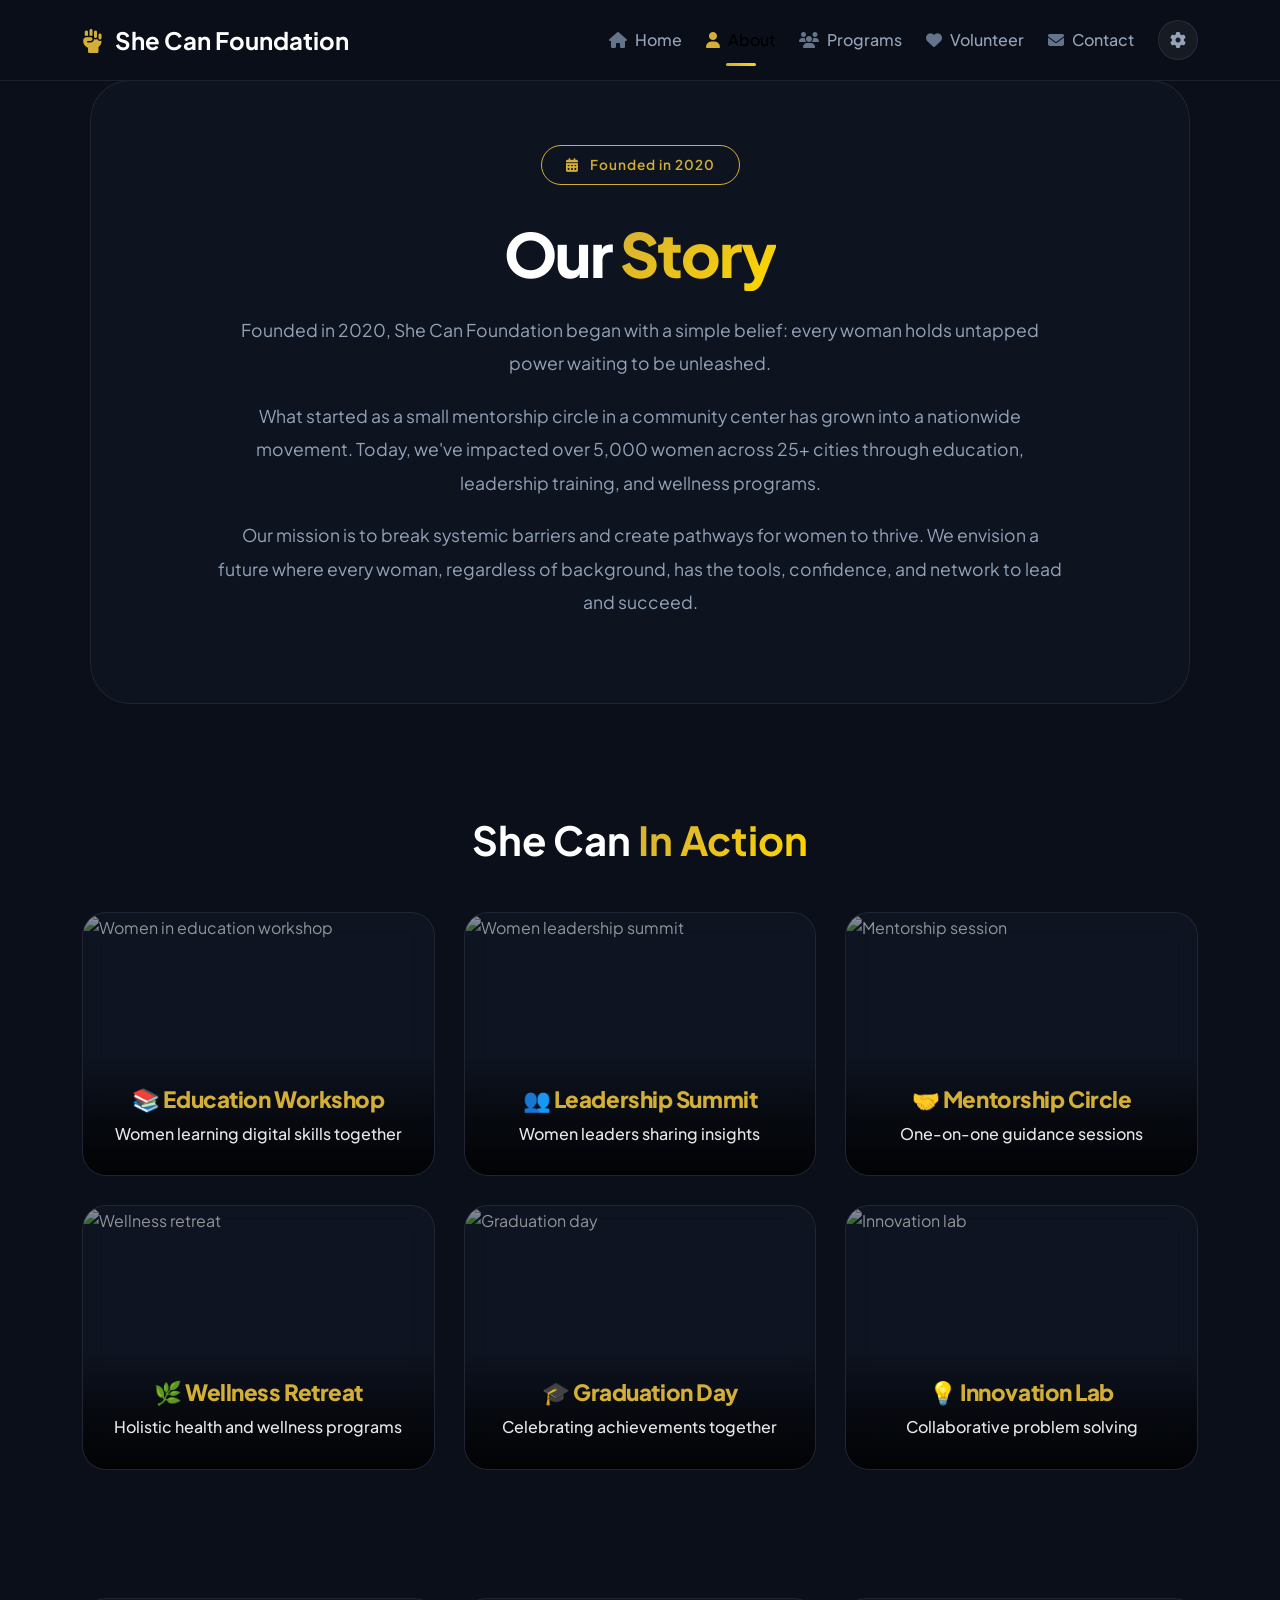
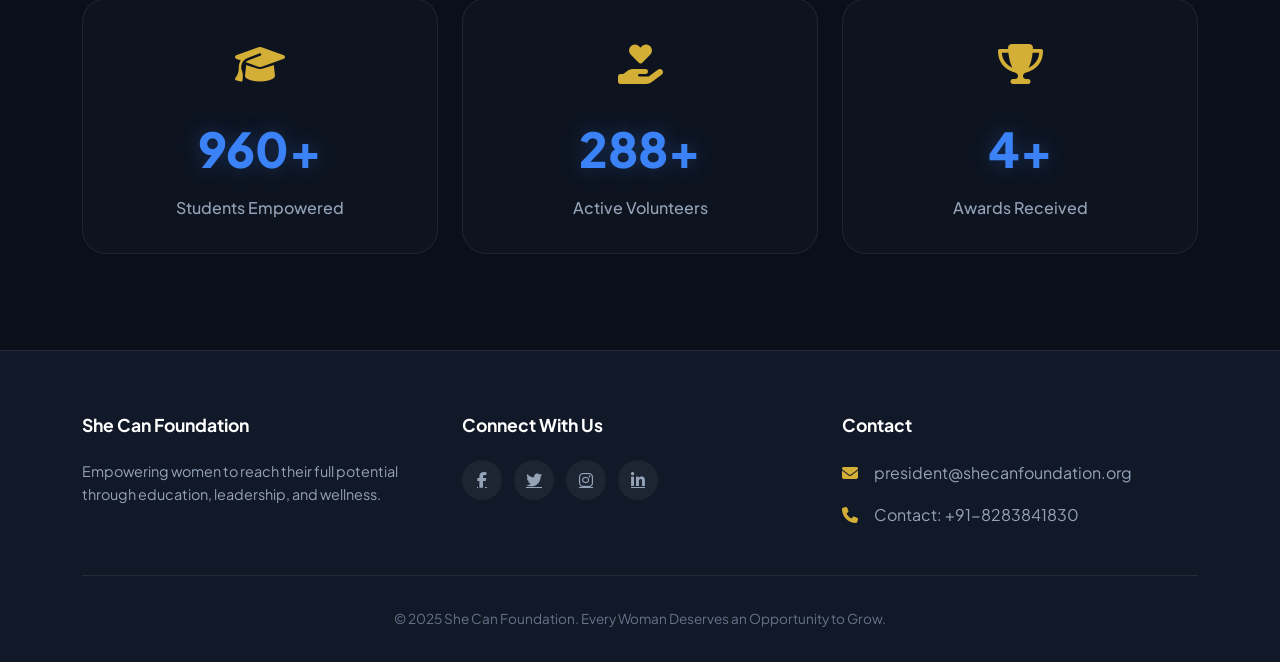
==== about.html @ a7b33865 "Initial commit" ====
<!DOCTYPE html>
<html lang="en">
<head>
  <meta charset="UTF-8">
  <meta name="viewport" content="width=device-width, initial-scale=1.0, viewport-fit=cover">
  <meta name="description" content="She Can Foundation - About Us. Empowering women through education, leadership, and wellness since 2020.">
  <title>She Can Foundation | About Us - Our Story & Impact</title>
  
  <!-- Bootstrap 5 CSS -->
  <link href="https://cdn.jsdelivr.net/npm/bootstrap@5.3.0/dist/css/bootstrap.min.css" rel="stylesheet">
  <!-- Font Awesome 6 -->
  <link rel="stylesheet" href="https://cdnjs.cloudflare.com/ajax/libs/font-awesome/6.4.0/css/all.min.css">
  <!-- Google Fonts -->
  <link href="https://fonts.googleapis.com/css2?family=Plus+Jakarta+Sans:wght@300;400;500;600;700;800&display=swap" rel="stylesheet">
  
  <style>
    /* ============================================
       PREMIUM DARK THEME DESIGN SYSTEM
       ============================================ */
    
    :root {
      --bg-primary: #0b0f19;
      --bg-secondary: #111827;
      --bg-card: rgba(17, 24, 39, 0.7);
      --bg-glass: rgba(17, 24, 39, 0.5);
      --bg-glass-light: rgba(17, 24, 39, 0.6);
      --accent-gold: #d4af37;
      --accent-blue: #3b82f6;
      --text-primary: #ffffff;
      --text-secondary: #94a3b8;
      --text-muted: #64748b;
      --border-glass: rgba(255, 255, 255, 0.08);
      --shadow-gold: 0 0 20px rgba(212, 175, 55, 0.15);
      --shadow-blue: 0 0 30px rgba(59, 130, 246, 0.2);
      --transition-smooth: all 0.3s cubic-bezier(0.4, 0, 0.2, 1);
    }
    
    * {
      margin: 0;
      padding: 0;
      box-sizing: border-box;
    }
    
    body {
      font-family: 'Plus Jakarta Sans', sans-serif;
      background: var(--bg-primary);
      color: var(--text-primary);
      line-height: 1.6;
      overflow-x: hidden;
    }
    
    ::-webkit-scrollbar {
      width: 8px;
    }
    
    ::-webkit-scrollbar-track {
      background: var(--bg-secondary);
    }
    
    ::-webkit-scrollbar-thumb {
      background: var(--accent-gold);
      border-radius: 10px;
    }
    
    /* ============================================
       NAVIGATION BAR
       ============================================ */
    
    .navbar {
      background: rgba(11, 15, 25, 0.95);
      backdrop-filter: blur(20px);
      border-bottom: 1px solid var(--border-glass);
      padding: 1rem 0;
    }
    
    .navbar-brand {
      font-size: 1.5rem;
      font-weight: 700;
      color: var(--text-primary);
    }
    
    .navbar-brand i {
      color: var(--accent-gold);
      margin-right: 8px;
    }
    
    .nav-link {
      color: var(--text-secondary);
      font-weight: 500;
      padding: 0.5rem 1rem;
      display: flex;
      align-items: center;
      gap: 8px;
      position: relative;
    }
    
    .nav-link i {
      font-size: 1rem;
      color: var(--text-muted);
    }
    
    .nav-link:hover,
    .nav-link.active {
      color: var(--accent-gold);
    }
    
    .nav-link:hover i,
    .nav-link.active i {
      color: var(--accent-gold);
    }
    
    .nav-link.active::after {
      content: '';
      position: absolute;
      bottom: -5px;
      left: 50%;
      transform: translateX(-50%);
      width: 30px;
      height: 3px;
      background: linear-gradient(90deg, var(--accent-gold), #ffd700);
      border-radius: 3px;
      animation: slideIn 0.3s ease;
    }
    
    @keyframes slideIn {
      from {
        width: 0;
        opacity: 0;
      }
      to {
        width: 30px;
        opacity: 1;
      }
    }
    
    .nav-icon-btn {
      background: rgba(255, 255, 255, 0.05);
      border: 1px solid var(--border-glass);
      border-radius: 50%;
      width: 40px;
      height: 40px;
      display: inline-flex;
      align-items: center;
      justify-content: center;
      color: var(--text-secondary);
      transition: var(--transition-smooth);
      cursor: pointer;
    }
    
    .nav-icon-btn:hover {
      background: var(--accent-gold);
      color: var(--bg-primary);
      border-color: var(--accent-gold);
    }
    
    /* ============================================
       OUR STORY CARD - BIG & CENTERED
       ============================================ */
    
    .story-section {
      padding: 5rem 0 3rem;
    }
    
    .story-card {
      position: relative;
      padding: 4rem;
      border-radius: 40px;
      background: var(--bg-glass);
      backdrop-filter: blur(16px);
      border: 1px solid var(--border-glass);
      overflow: hidden;
      text-align: center;
      max-width: 1100px;
      margin: 0 auto;
    }
    
    .story-card-bg {
      position: absolute;
      top: 0;
      left: 0;
      width: 100%;
      height: 100%;
      background-image: url('https://images.unsplash.com/photo-1522202176988-66273c2fd55f?w=1200&h=800&fit=crop');
      background-size: cover;
      background-position: center;
      opacity: 0.12;
      z-index: 0;
      transition: opacity 0.3s ease;
    }
    
    .story-card:hover .story-card-bg {
      opacity: 0.18;
    }
    
    .story-card-content {
      position: relative;
      z-index: 1;
    }
    
    .badge-gold {
      background: transparent;
      border: 1.5px solid var(--accent-gold);
      color: var(--accent-gold);
      padding: 8px 24px;
      border-radius: 50px;
      font-size: 0.85rem;
      font-weight: 600;
      display: inline-block;
      margin-bottom: 2rem;
      letter-spacing: 1px;
    }
    
    .story-card h1 {
      font-size: 3.8rem;
      font-weight: 800;
      margin-bottom: 1.5rem;
      letter-spacing: -0.03em;
    }
    
    .gradient-gold {
      background: linear-gradient(135deg, var(--accent-gold), #ffd700);
      background-clip: text;
      -webkit-background-clip: text;
      color: transparent;
    }
    
    .story-text {
      color: var(--text-secondary);
      line-height: 1.9;
      font-size: 1.1rem;
      max-width: 850px;
      margin: 0 auto;
    }
    
    .story-text p {
      margin-bottom: 1.2rem;
    }
    
    /* ============================================
       SHE CAN IN ACTION - GALLERY SECTION
       WITH FADED BACKGROUNDS & LARGE TEXT
       ============================================ */
    
    .gallery-section {
      padding: 4rem 0;
    }
    
    .section-title {
      font-size: 2.5rem;
      font-weight: 700;
      text-align: center;
      margin-bottom: 3rem;
    }
    
    .gallery-grid {
      display: grid;
      grid-template-columns: repeat(3, 1fr);
      gap: 1.8rem;
    }
    
    .gallery-item {
      position: relative;
      background: var(--bg-glass-light);
      backdrop-filter: blur(12px);
      border: 1px solid var(--border-glass);
      border-radius: 24px;
      overflow: hidden;
      transition: var(--transition-smooth);
      cursor: pointer;
      aspect-ratio: 4/3;
    }
    
    .gallery-item:hover {
      transform: translateY(-8px) scale(1.02);
      border-color: var(--accent-gold);
      box-shadow: var(--shadow-gold);
    }
    
    .gallery-item img {
      width: 100%;
      height: 100%;
      object-fit: cover;
      transition: transform 0.5s ease;
      opacity: 0.55;
    }
    
    .gallery-item:hover img {
      transform: scale(1.08);
      opacity: 0.7;
    }
    
    /* Dark overlay for better text visibility */
    .gallery-overlay {
      position: absolute;
      bottom: 0;
      left: 0;
      right: 0;
      background: linear-gradient(to top, rgba(0, 0, 0, 0.85), rgba(0, 0, 0, 0.5), transparent);
      padding: 1.8rem;
      text-align: center;
    }
    
    .gallery-overlay h4 {
      font-size: 1.4rem;
      font-weight: 800;
      margin-bottom: 0.5rem;
      color: var(--accent-gold);
      letter-spacing: -0.02em;
    }
    
    .gallery-overlay p {
      font-size: 1rem;
      color: var(--text-primary);
      margin: 0;
      font-weight: 500;
      opacity: 0.9;
    }
    
    /* ============================================
       METRIC COUNTERS SECTION
       ============================================ */
    
    .metrics-section {
      padding: 4rem 0 6rem;
    }
    
    .metric-card {
      background: var(--bg-glass);
      backdrop-filter: blur(12px);
      border: 1px solid var(--border-glass);
      border-radius: 24px;
      padding: 2rem 1.5rem;
      text-align: center;
      transition: var(--transition-smooth);
    }
    
    .metric-card:hover {
      transform: translateY(-5px);
      border-color: var(--accent-gold);
      box-shadow: var(--shadow-gold);
    }
    
    .metric-icon {
      font-size: 2.5rem;
      color: var(--accent-gold);
      margin-bottom: 1rem;
    }
    
    .metric-number {
      font-size: 3rem;
      font-weight: 800;
      color: var(--accent-blue);
      margin-bottom: 0.5rem;
      text-shadow: 0 0 20px rgba(59, 130, 246, 0.3);
    }
    
    .metric-label {
      color: var(--text-secondary);
      font-weight: 500;
      font-size: 1rem;
    }
    
    /* ============================================
       FOOTER
       ============================================ */
    
    .footer {
      background: var(--bg-secondary);
      border-top: 1px solid var(--border-glass);
      padding: 4rem 0 2rem;
    }
    
    .footer h5 {
      font-size: 1.1rem;
      font-weight: 700;
      margin-bottom: 1.5rem;
      color: var(--text-primary);
    }
    
    .footer p {
      color: var(--text-secondary);
      font-size: 0.9rem;
    }
    
    .social-icons {
      display: flex;
      gap: 12px;
    }
    
    .social-icon {
      width: 40px;
      height: 40px;
      background: rgba(255, 255, 255, 0.05);
      border-radius: 50%;
      display: inline-flex;
      align-items: center;
      justify-content: center;
      color: var(--text-secondary);
      transition: var(--transition-smooth);
    }
    
    .social-icon:hover {
      background: var(--accent-gold);
      color: var(--bg-primary);
      transform: translateY(-3px);
    }
    
    .footer-contact-item {
      display: flex;
      align-items: center;
      gap: 12px;
      margin-bottom: 1rem;
      color: var(--text-secondary);
    }
    
    .footer-contact-item i {
      color: var(--accent-gold);
      width: 20px;
    }
    
    .copyright {
      text-align: center;
      padding-top: 2rem;
      margin-top: 2rem;
      border-top: 1px solid var(--border-glass);
      color: var(--text-muted);
      font-size: 0.85rem;
    }
    
    .scroll-top {
      position: fixed;
      bottom: 30px;
      right: 30px;
      width: 48px;
      height: 48px;
      background: var(--accent-gold);
      border-radius: 50%;
      display: flex;
      align-items: center;
      justify-content: center;
      color: var(--bg-primary);
      cursor: pointer;
      opacity: 0;
      visibility: hidden;
      transition: var(--transition-smooth);
      z-index: 999;
      border: none;
    }
    
    .scroll-top.show {
      opacity: 1;
      visibility: visible;
    }
    
    .scroll-top:hover {
      transform: translateY(-5px);
      box-shadow: var(--shadow-gold);
    }
    
    /* ============================================
       RESPONSIVE DESIGN
       ============================================ */
    
    @media (max-width: 992px) {
      .story-card {
        padding: 2.5rem;
        margin: 0 1.5rem;
      }
      
      .story-card h1 {
        font-size: 2.5rem;
      }
      
      .story-text {
        font-size: 1rem;
      }
      
      .gallery-grid {
        grid-template-columns: repeat(2, 1fr);
        gap: 1.5rem;
      }
      
      .gallery-overlay h4 {
        font-size: 1.2rem;
      }
      
      .gallery-overlay p {
        font-size: 0.85rem;
      }
      
      .metric-number {
        font-size: 2.2rem;
      }
    }
    
    @media (max-width: 768px) {
      .story-card {
        padding: 1.8rem;
        margin: 0 1rem;
      }
      
      .story-card h1 {
        font-size: 1.8rem;
      }
      
      .badge-gold {
        font-size: 0.7rem;
        padding: 5px 16px;
      }
      
      .gallery-grid {
        grid-template-columns: 1fr;
        gap: 1.2rem;
      }
      
      .gallery-item {
        aspect-ratio: 16/10;
      }
      
      .gallery-overlay h4 {
        font-size: 1.1rem;
      }
      
      .gallery-overlay p {
        font-size: 0.8rem;
      }
      
      .metric-card {
        margin-bottom: 1rem;
      }
      
      .footer {
        text-align: center;
      }
      
      .social-icons {
        justify-content: center;
      }
      
      .footer-contact-item {
        justify-content: center;
      }
    }
    
    @keyframes fadeUp {
      from {
        opacity: 0;
        transform: translateY(30px);
      }
      to {
        opacity: 1;
        transform: translateY(0);
      }
    }
    
    .fade-up {
      animation: fadeUp 0.6s ease forwards;
    }
  </style>
</head>
<body>

<!-- Sticky Navigation Bar -->
<nav class="navbar navbar-expand-lg fixed-top">
  <div class="container">
    <a class="navbar-brand" href="index.html">
      <i class="fas fa-fist-raised"></i> She Can Foundation
    </a>
    <button class="navbar-toggler" type="button" data-bs-toggle="collapse" data-bs-target="#navbarNav">
      <span class="navbar-toggler-icon"></span>
    </button>
    <div class="collapse navbar-collapse" id="navbarNav">
      <ul class="navbar-nav ms-auto align-items-center gap-2">
        <li class="nav-item">
          <a class="nav-link" href="index.html">
            <i class="fas fa-home"></i> Home
          </a>
        </li>
        <li class="nav-item">
          <a class="nav-link active" href="about.html">
            <i class="fas fa-user"></i> About
          </a>
        </li>
        <li class="nav-item">
          <a class="nav-link" href="programs.html">
            <i class="fas fa-users"></i> Programs
          </a>
        </li>
        <li class="nav-item">
          <a class="nav-link" href="volunteer.html">
            <i class="fas fa-heart"></i> Volunteer
          </a>
        </li>
        <li class="nav-item">
          <a class="nav-link" href="contact.html">
            <i class="fas fa-envelope"></i> Contact
          </a>
        </li>
        <li class="nav-item ms-2">
          <div class="nav-icon-btn">
            <i class="fas fa-cog"></i>
          </div>
        </li>
      </ul>
    </div>
  </div>
</nav>

<!-- ============================================
     OUR STORY - BIG CENTERED CARD
     ============================================ -->
<section class="story-section">
  <div class="container">
    <div class="story-card">
      <div class="story-card-bg"></div>
      <div class="story-card-content">
        <div class="badge-gold">
          <i class="fas fa-calendar-alt me-2"></i> Founded in 2020
        </div>
        <h1>
          Our <span class="gradient-gold">Story</span>
        </h1>
        <div class="story-text">
          <p>Founded in 2020, She Can Foundation began with a simple belief: every woman holds untapped power waiting to be unleashed.</p>
          <p>What started as a small mentorship circle in a community center has grown into a nationwide movement. Today, we've impacted over 5,000 women across 25+ cities through education, leadership training, and wellness programs.</p>
          <p>Our mission is to break systemic barriers and create pathways for women to thrive. We envision a future where every woman, regardless of background, has the tools, confidence, and network to lead and succeed.</p>
        </div>
      </div>
    </div>
  </div>
</section>

<!-- ============================================
     SHE CAN IN ACTION - GALLERY WITH FADED BG & LARGE TEXT
     ============================================ -->
<section class="gallery-section">
  <div class="container">
    <h2 class="section-title">She Can <span class="gradient-gold">In Action</span></h2>
    <div class="gallery-grid">
      
      <!-- Card 1: Education Workshop -->
      <div class="gallery-item">
        <img src="https://images.unsplash.com/photo-1522202176988-66273c2fd55f?w=600&h=450&fit=crop" alt="Women in education workshop">
        <div class="gallery-overlay">
          <h4>📚 Education Workshop</h4>
          <p>Women learning digital skills together</p>
        </div>
      </div>
      
      <!-- Card 2: Leadership Summit -->
      <div class="gallery-item">
        <img src="https://images.unsplash.com/photo-1573497019940-1c28c88b4f3e?w=600&h=450&fit=crop" alt="Women leadership summit">
        <div class="gallery-overlay">
          <h4>👥 Leadership Summit</h4>
          <p>Women leaders sharing insights</p>
        </div>
      </div>
      
      <!-- Card 3: Mentorship Circle -->
      <div class="gallery-item">
        <img src="https://images.unsplash.com/photo-1551836022-d5d88e9218df?w=600&h=450&fit=crop" alt="Mentorship session">
        <div class="gallery-overlay">
          <h4>🤝 Mentorship Circle</h4>
          <p>One-on-one guidance sessions</p>
        </div>
      </div>
      
      <!-- Card 4: Wellness Retreat -->
      <div class="gallery-item">
        <img src="https://images.unsplash.com/photo-1517048676732-d65bc937f952?w=600&h=450&fit=crop" alt="Wellness retreat">
        <div class="gallery-overlay">
          <h4>🌿 Wellness Retreat</h4>
          <p>Holistic health and wellness programs</p>
        </div>
      </div>
      
      <!-- Card 5: Graduation Celebration -->
      <div class="gallery-item">
        <img src="https://images.unsplash.com/photo-1532629345422-7515f3d16bb6?w=600&h=450&fit=crop" alt="Graduation day">
        <div class="gallery-overlay">
          <h4>🎓 Graduation Day</h4>
          <p>Celebrating achievements together</p>
        </div>
      </div>
      
      <!-- Card 6: Innovation Lab -->
      <div class="gallery-item">
        <img src="https://images.unsplash.com/photo-1543269865-cbf427effbad?w=600&h=450&fit=crop" alt="Innovation lab">
        <div class="gallery-overlay">
          <h4>💡 Innovation Lab</h4>
          <p>Collaborative problem solving</p>
        </div>
      </div>
    </div>
  </div>
</section>

<!-- ============================================
     METRIC COUNTERS SECTION
     ============================================ -->
<section class="metrics-section">
  <div class="container">
    <div class="row g-4 justify-content-center">
      <div class="col-md-4">
        <div class="metric-card">
          <div class="metric-icon">
            <i class="fas fa-graduation-cap"></i>
          </div>
          <div class="metric-number">
            <span class="counter-value" data-target="5000">0</span>+
          </div>
          <div class="metric-label">Students Empowered</div>
        </div>
      </div>
      <div class="col-md-4">
        <div class="metric-card">
          <div class="metric-icon">
            <i class="fas fa-hand-holding-heart"></i>
          </div>
          <div class="metric-number">
            <span class="counter-value" data-target="1500">0</span>+
          </div>
          <div class="metric-label">Active Volunteers</div>
        </div>
      </div>
      <div class="col-md-4">
        <div class="metric-card">
          <div class="metric-icon">
            <i class="fas fa-trophy"></i>
          </div>
          <div class="metric-number">
            <span class="counter-value" data-target="25">0</span>+
          </div>
          <div class="metric-label">Awards Received</div>
        </div>
      </div>
    </div>
  </div>
</section>

<!-- Footer -->
<footer class="footer">
  <div class="container">
    <div class="row">
      <div class="col-md-4 mb-4 mb-md-0">
        <h5>She Can Foundation</h5>
        <p>Empowering women to reach their full potential through education, leadership, and wellness.</p>
      </div>
      <div class="col-md-4 mb-4 mb-md-0">
        <h5>Connect With Us</h5>
        <div class="social-icons">
          <a href="#" class="social-icon"><i class="fab fa-facebook-f"></i></a>
          <a href="#" class="social-icon"><i class="fab fa-twitter"></i></a>
          <a href="#" class="social-icon"><i class="fab fa-instagram"></i></a>
          <a href="#" class="social-icon"><i class="fab fa-linkedin-in"></i></a>
        </div>
      </div>
      <div class="col-md-4">
        <h5>Contact</h5>
        <div class="footer-contact-item">
          <i class="fas fa-envelope"></i>
          <span>president@shecanfoundation.org</span>
        </div>
        <div class="footer-contact-item">
          <i class="fas fa-phone"></i>
          <span>Contact: +91-8283841830</span>
        </div>
      </div>
    </div>
    <div class="copyright">
      © 2025 She Can Foundation. Every Woman Deserves an Opportunity to Grow.
    </div>
  </div>
</footer>

<button class="scroll-top" id="scrollTopBtn">
  <i class="fas fa-arrow-up"></i>
</button>

<script src="https://cdn.jsdelivr.net/npm/bootstrap@5.3.0/dist/js/bootstrap.bundle.min.js"></script>

<script>
  // ============================================
  // ANIMATED COUNTERS WITH INTERSECTION OBSERVER
  // ============================================
  
  const counters = document.querySelectorAll('.counter-value');
  
  function animateCounter(counter) {
    const target = parseInt(counter.getAttribute('data-target'));
    const duration = 2000;
    const increment = target / (duration / 16);
    let current = 0;
    
    const updateCounter = () => {
      current += increment;
      if (current >= target) {
        counter.innerText = target.toLocaleString();
        return;
      }
      counter.innerText = Math.floor(current).toLocaleString();
      requestAnimationFrame(updateCounter);
    };
    updateCounter();
  }
  
  const observerOptions = { threshold: 0.5, rootMargin: '0px' };
  
  const observer = new IntersectionObserver((entries) => {
    entries.forEach(entry => {
      if (entry.isIntersecting && !entry.target.classList.contains('animated')) {
        entry.target.classList.add('animated');
        animateCounter(entry.target);
        observer.unobserve(entry.target);
      }
    });
  }, observerOptions);
  
  counters.forEach(counter => observer.observe(counter));
  
  // ============================================
  // SCROLL TO TOP BUTTON
  // ============================================
  
  const scrollBtn = document.getElementById('scrollTopBtn');
  
  window.addEventListener('scroll', () => {
    if (window.scrollY > 300) {
      scrollBtn.classList.add('show');
    } else {
      scrollBtn.classList.remove('show');
    }
  });
  
  scrollBtn.addEventListener('click', () => {
    window.scrollTo({ top: 0, behavior: 'smooth' });
  });
  
  // ============================================
  // FADE UP ANIMATION ON SCROLL
  // ============================================
  
  const fadeElements = document.querySelectorAll('.story-card, .gallery-item, .metric-card');
  
  const fadeObserver = new IntersectionObserver((entries) => {
    entries.forEach(entry => {
      if (entry.isIntersecting) {
        entry.target.classList.add('fade-up');
        fadeObserver.unobserve(entry.target);
      }
    });
  }, { threshold: 0.1 });
  
  fadeElements.forEach(el => fadeObserver.observe(el));
</script>

</body>
</html>
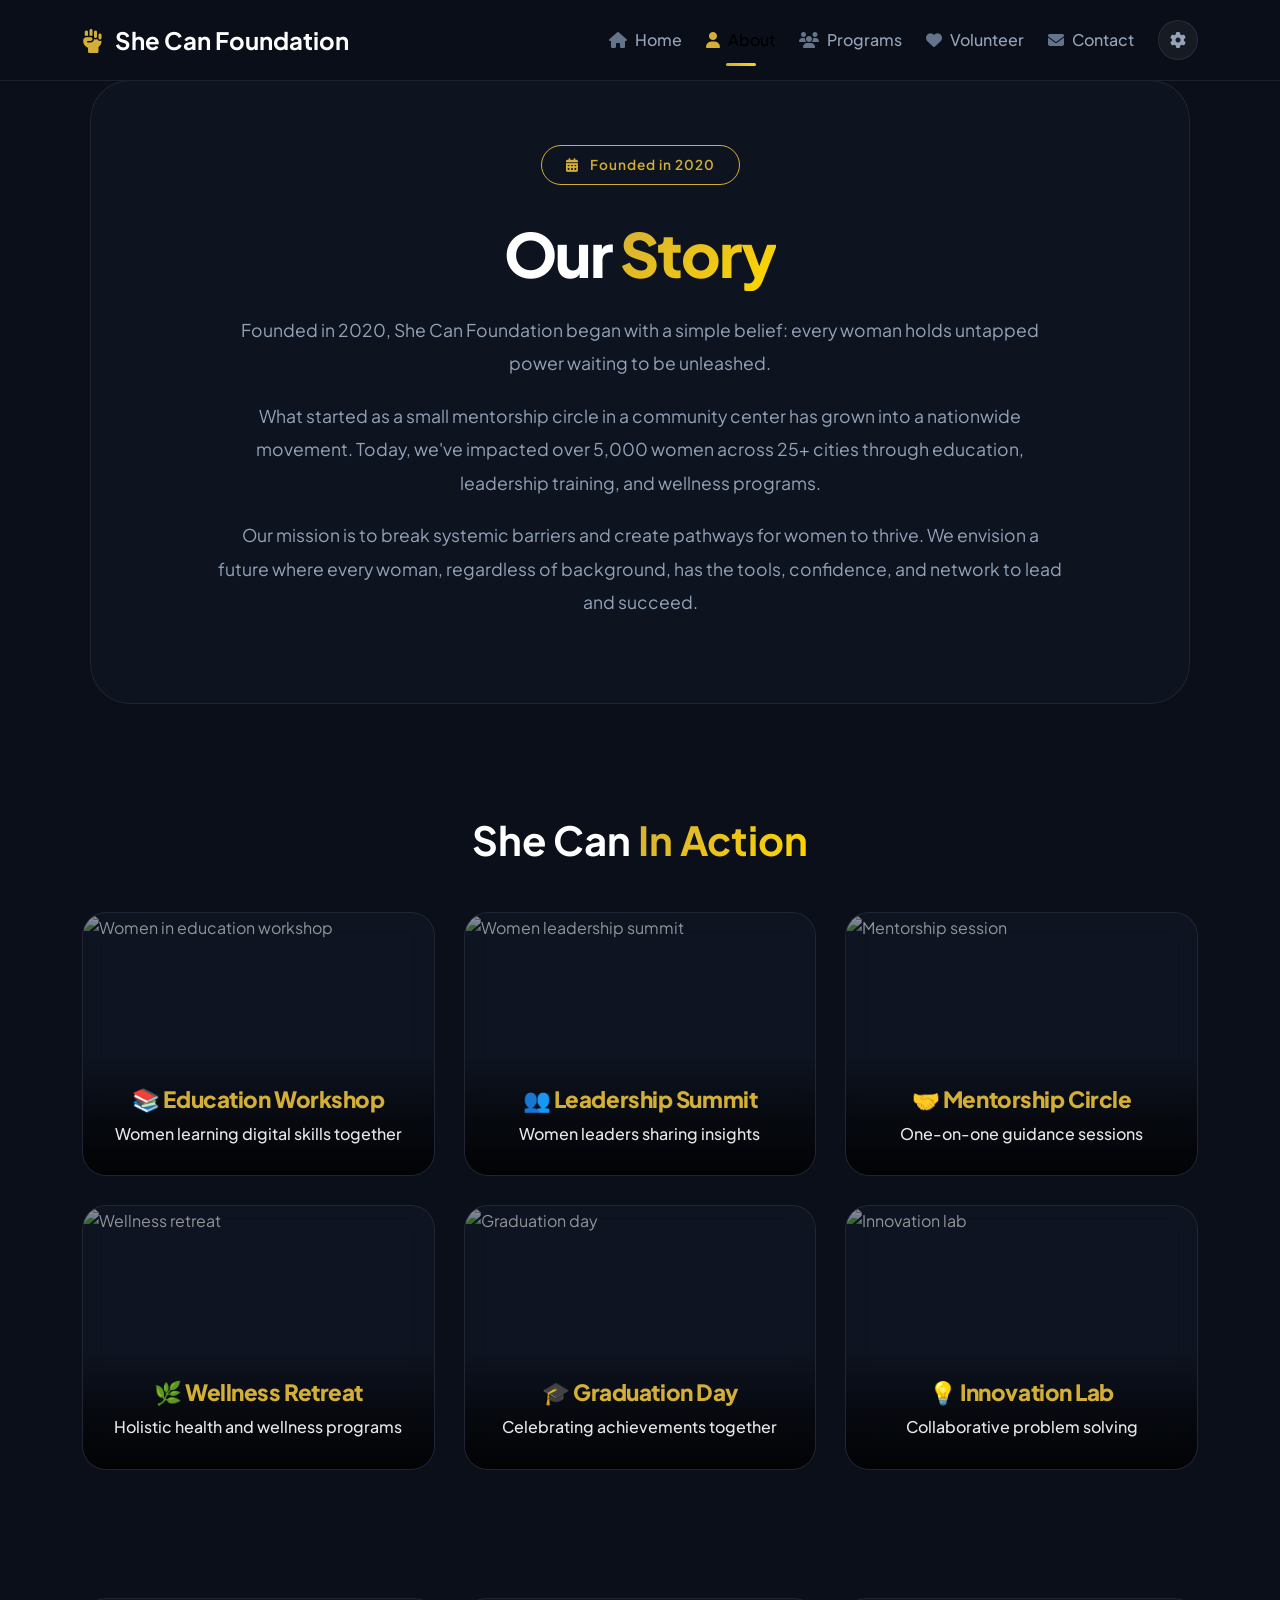
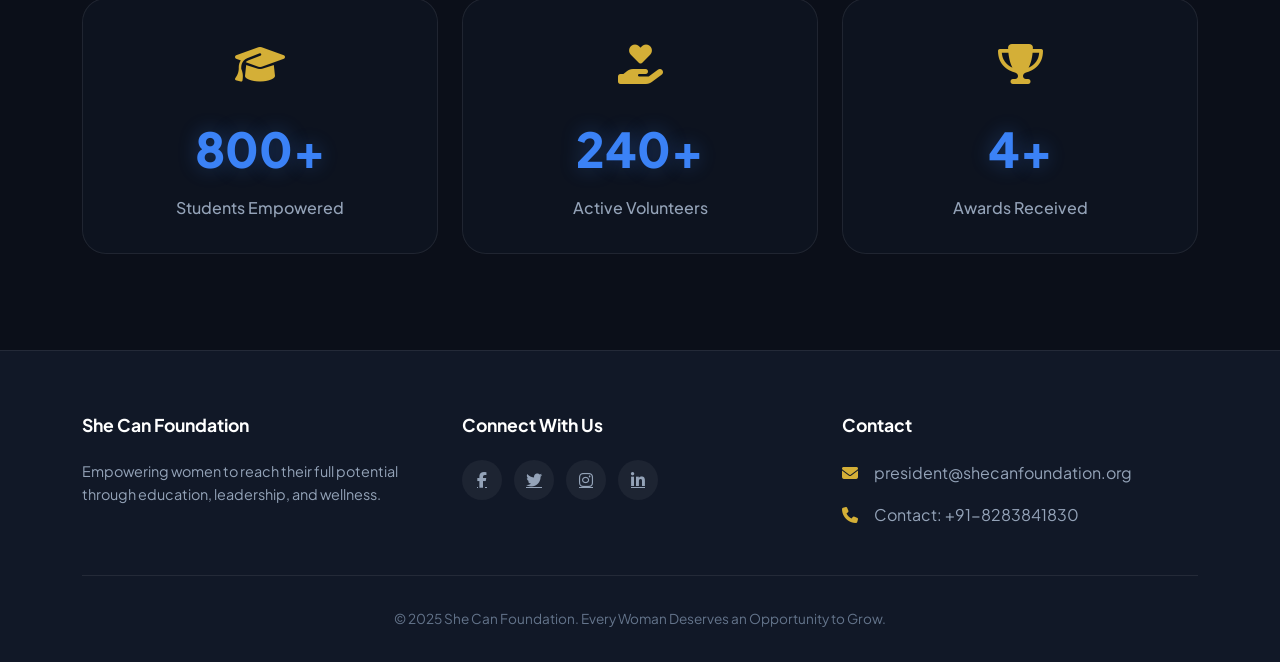
==== commit 52632f1a: "Fix: Adjusted navbar spacing to prevent heading cut off" ====
--- a/about.html
+++ b/about.html
@@ -557,6 +557,7 @@
       animation: fadeUp 0.6s ease forwards;
     }
   </style>
+  <link rel="stylesheet" href="css/style.css">
 </head>
 <body>
 
@@ -853,6 +854,6 @@
   
   fadeElements.forEach(el => fadeObserver.observe(el));
 </script>
-
+  <script src="js/app.js"></script>
 </body>
 </html>
